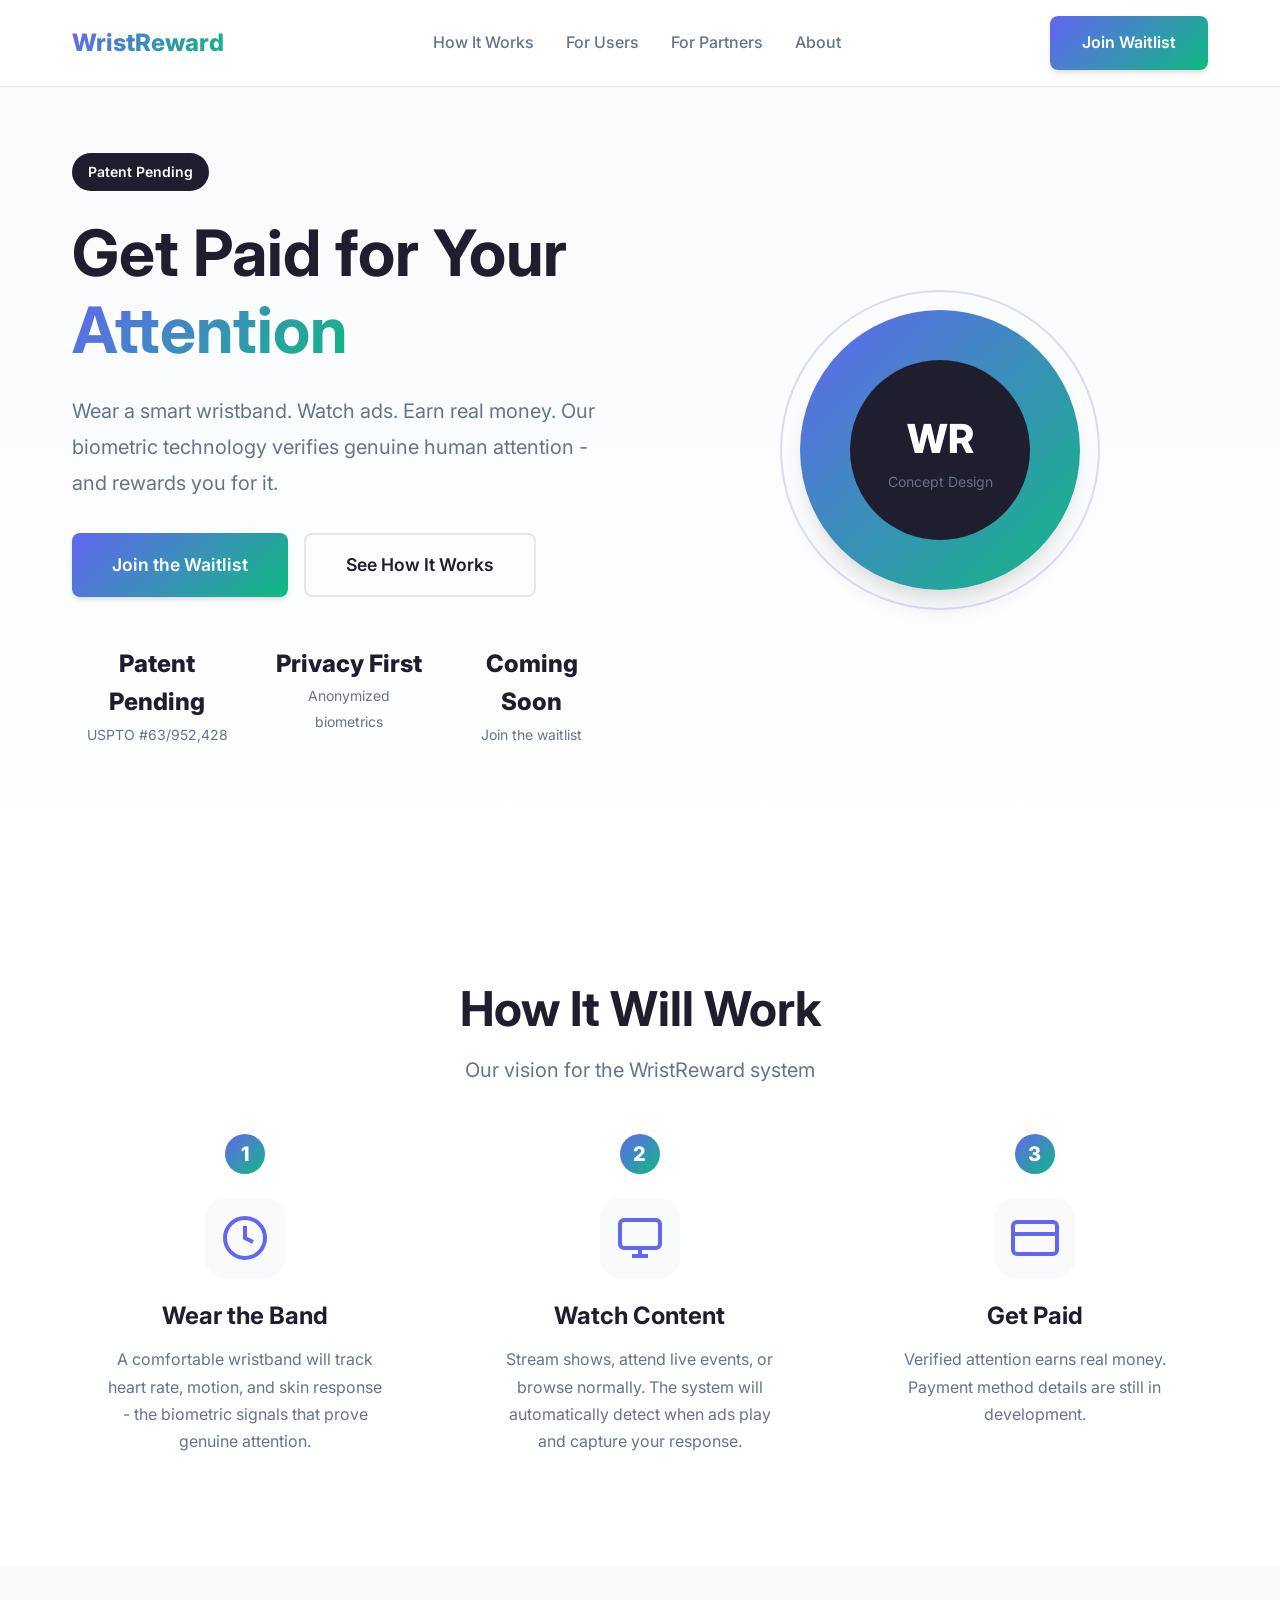
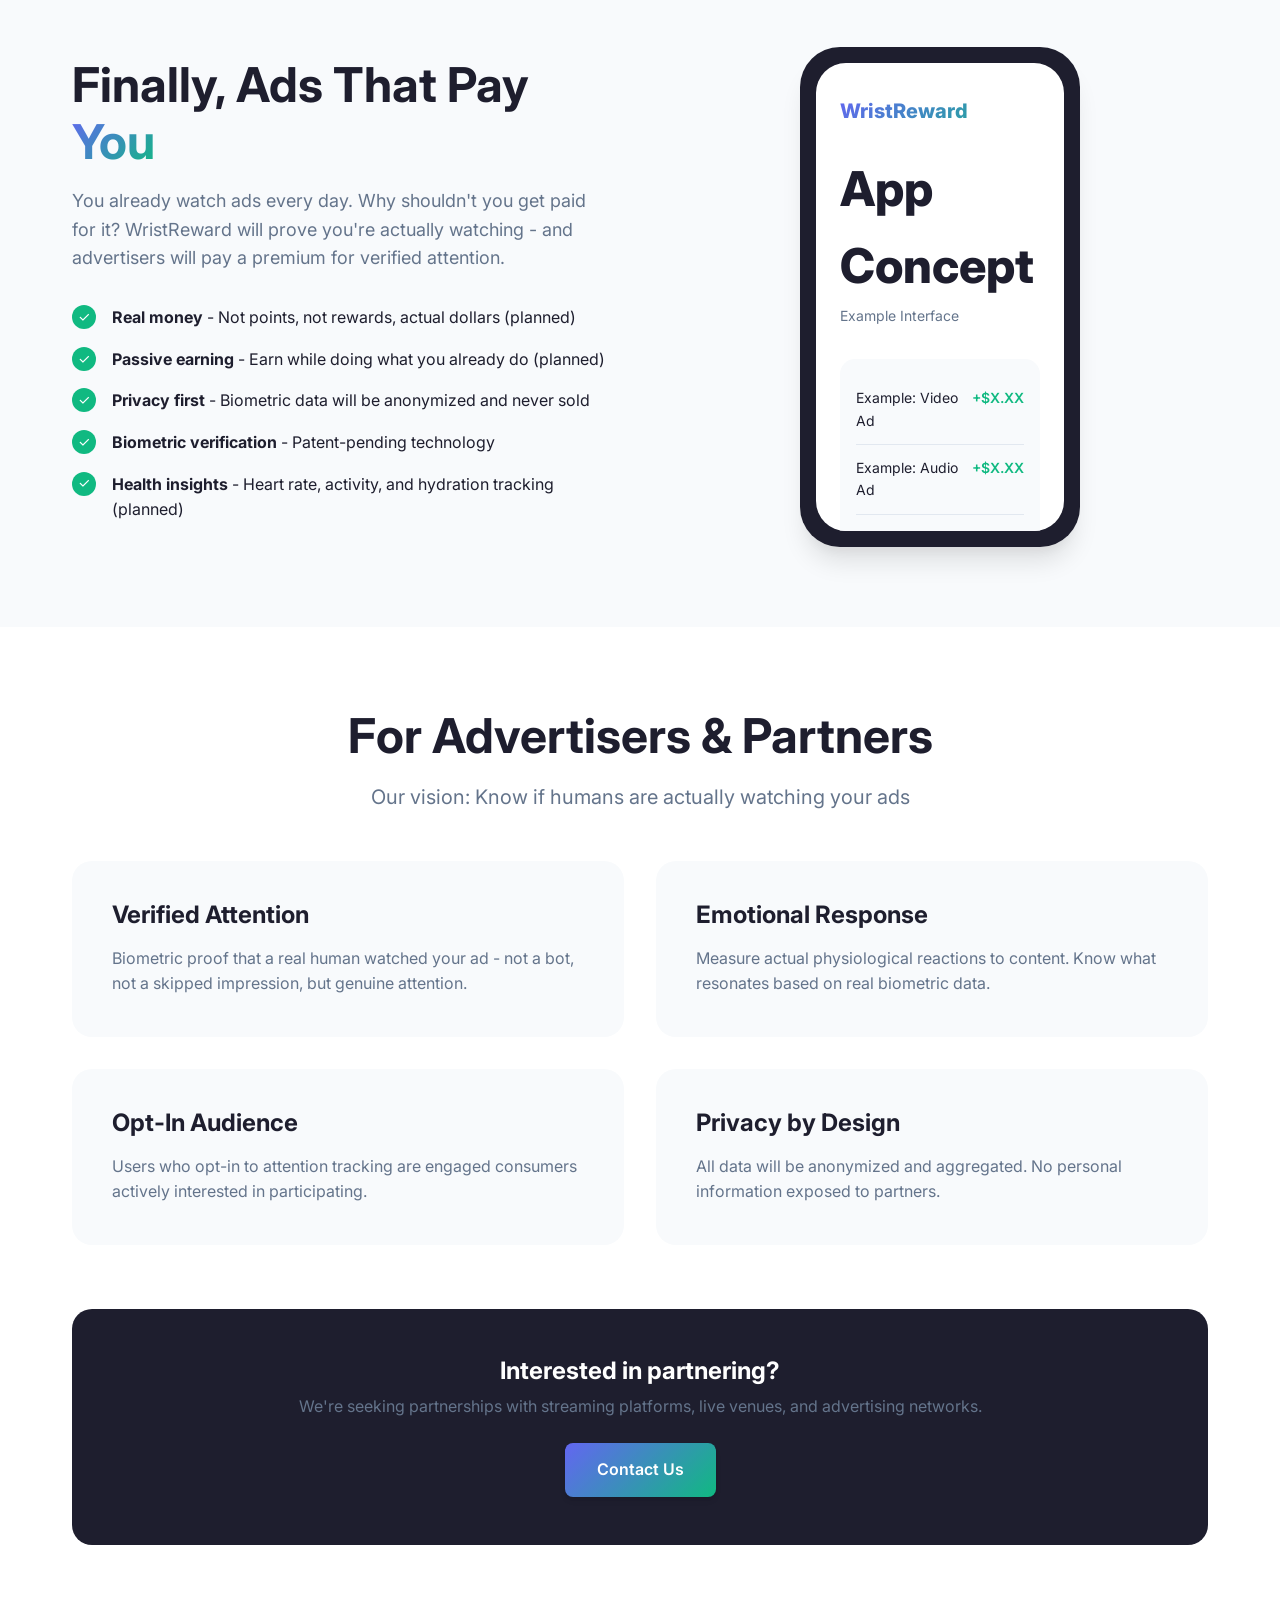
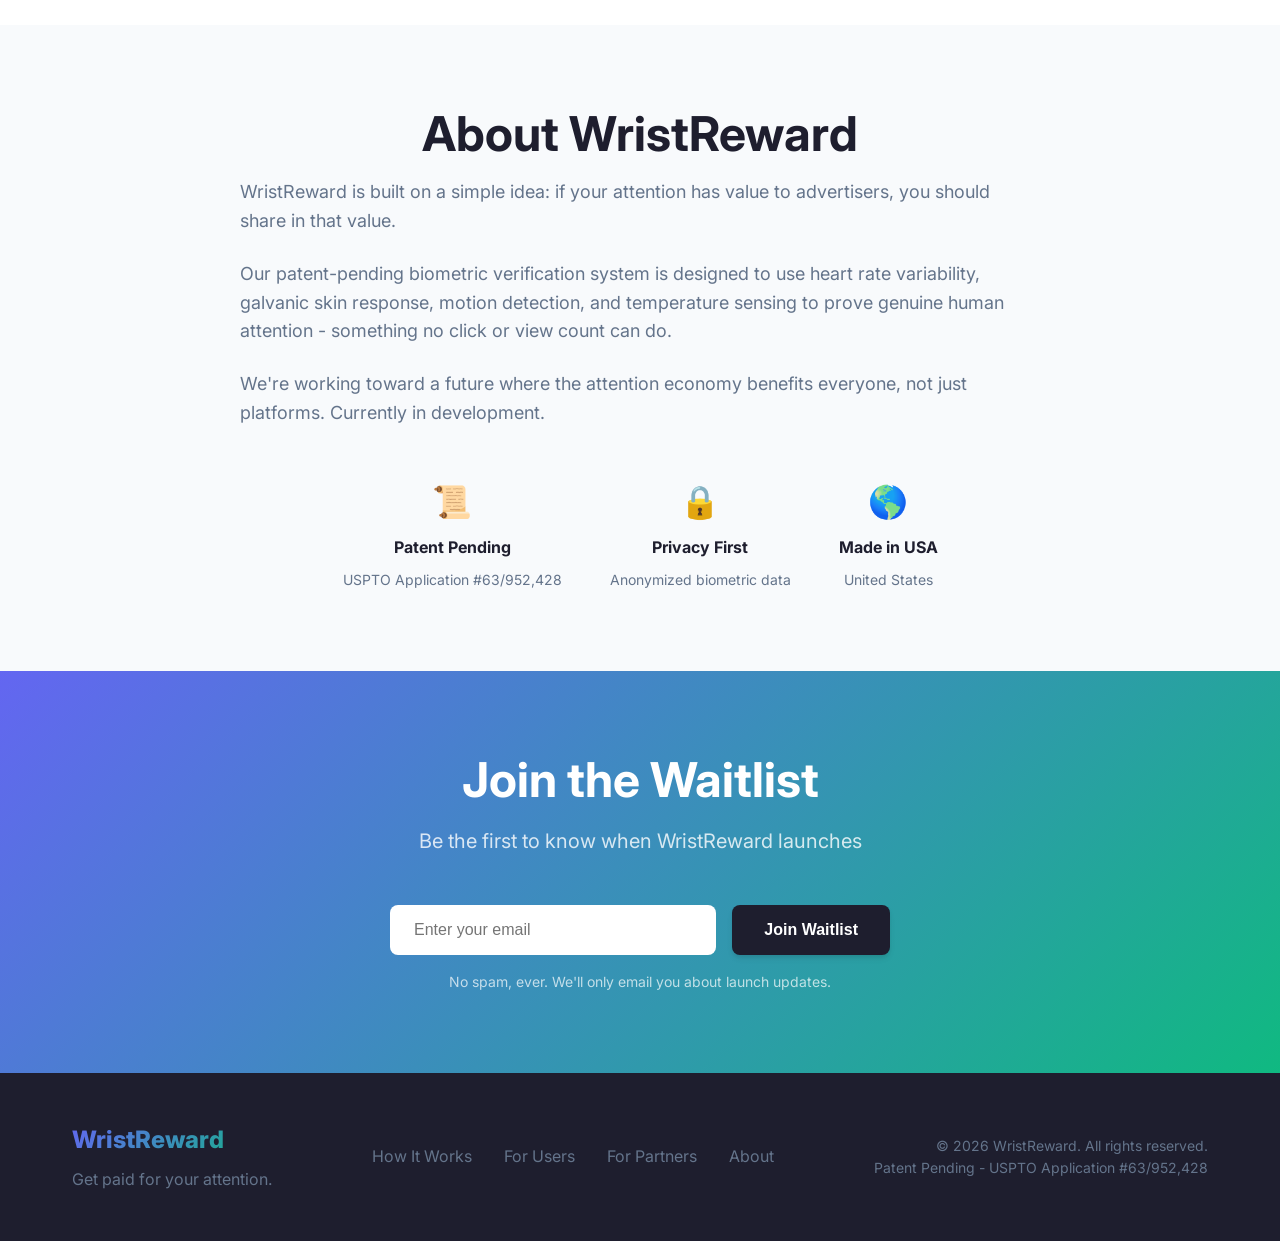
==== index.html @ 5deb6563 "Initial WristReward website - Landing page with patent info - Waitlist form via Formsubmit - Respons" ====
<!DOCTYPE html>
<html lang="en">
<head>
    <meta charset="UTF-8">
    <meta name="viewport" content="width=device-width, initial-scale=1.0">
    <title>WristReward - Get Paid for Your Attention</title>
    <meta name="description" content="Earn real money by wearing a smart wristband that verifies your attention to ads. Patent pending biometric technology.">
    <link rel="stylesheet" href="css/style.css">
    <link rel="preconnect" href="https://fonts.googleapis.com">
    <link rel="preconnect" href="https://fonts.gstatic.com" crossorigin>
    <link href="https://fonts.googleapis.com/css2?family=Inter:wght@400;500;600;700;800&display=swap" rel="stylesheet">
</head>
<body>
    <!-- Navigation -->
    <nav class="navbar">
        <div class="container">
            <a href="#" class="logo">WristReward</a>
            <ul class="nav-links">
                <li><a href="#how-it-works">How It Works</a></li>
                <li><a href="#for-users">For Users</a></li>
                <li><a href="#for-partners">For Partners</a></li>
                <li><a href="#about">About</a></li>
            </ul>
            <a href="#waitlist" class="btn btn-primary">Join Waitlist</a>
        </div>
    </nav>

    <!-- Hero Section -->
    <section class="hero">
        <div class="container">
            <div class="hero-content">
                <div class="patent-badge">Patent Pending</div>
                <h1>Get Paid for Your <span class="highlight">Attention</span></h1>
                <p class="hero-subtitle">Wear a smart wristband. Watch ads. Earn real money. Our biometric technology verifies genuine human attention - and rewards you for it.</p>
                <div class="hero-cta">
                    <a href="#waitlist" class="btn btn-primary btn-large">Join the Waitlist</a>
                    <a href="#how-it-works" class="btn btn-secondary btn-large">See How It Works</a>
                </div>
                <div class="hero-stats">
                    <div class="stat">
                        <span class="stat-number">Patent Pending</span>
                        <span class="stat-label">USPTO #63/952,428</span>
                    </div>
                    <div class="stat">
                        <span class="stat-number">Privacy First</span>
                        <span class="stat-label">Anonymized biometrics</span>
                    </div>
                    <div class="stat">
                        <span class="stat-number">Coming Soon</span>
                        <span class="stat-label">Join the waitlist</span>
                    </div>
                </div>
            </div>
            <div class="hero-image">
                <div class="wristband-mockup">
                    <div class="wristband-screen">
                        <span class="earnings">WR</span>
                        <span class="earnings-label">Concept Design</span>
                    </div>
                </div>
            </div>
        </div>
    </section>

    <!-- How It Works Section -->
    <section id="how-it-works" class="how-it-works">
        <div class="container">
            <h2>How It Will Work</h2>
            <p class="section-subtitle">Our vision for the WristReward system</p>

            <div class="steps">
                <div class="step">
                    <div class="step-number">1</div>
                    <div class="step-icon">
                        <svg width="48" height="48" viewBox="0 0 24 24" fill="none" stroke="currentColor" stroke-width="2">
                            <circle cx="12" cy="12" r="10"></circle>
                            <path d="M12 6v6l4 2"></path>
                        </svg>
                    </div>
                    <h3>Wear the Band</h3>
                    <p>A comfortable wristband will track heart rate, motion, and skin response - the biometric signals that prove genuine attention.</p>
                </div>

                <div class="step">
                    <div class="step-number">2</div>
                    <div class="step-icon">
                        <svg width="48" height="48" viewBox="0 0 24 24" fill="none" stroke="currentColor" stroke-width="2">
                            <rect x="2" y="3" width="20" height="14" rx="2" ry="2"></rect>
                            <line x1="8" y1="21" x2="16" y2="21"></line>
                            <line x1="12" y1="17" x2="12" y2="21"></line>
                        </svg>
                    </div>
                    <h3>Watch Content</h3>
                    <p>Stream shows, attend live events, or browse normally. The system will automatically detect when ads play and capture your response.</p>
                </div>

                <div class="step">
                    <div class="step-number">3</div>
                    <div class="step-icon">
                        <svg width="48" height="48" viewBox="0 0 24 24" fill="none" stroke="currentColor" stroke-width="2">
                            <rect x="1" y="4" width="22" height="16" rx="2" ry="2"></rect>
                            <line x1="1" y1="10" x2="23" y2="10"></line>
                        </svg>
                    </div>
                    <h3>Get Paid</h3>
                    <p>Verified attention earns real money. Payment method details are still in development.</p>
                </div>
            </div>
        </div>
    </section>

    <!-- For Users Section -->
    <section id="for-users" class="for-users">
        <div class="container">
            <div class="split-content">
                <div class="content-text">
                    <h2>Finally, Ads That Pay <span class="highlight">You</span></h2>
                    <p>You already watch ads every day. Why shouldn't you get paid for it? WristReward will prove you're actually watching - and advertisers will pay a premium for verified attention.</p>

                    <ul class="feature-list">
                        <li>
                            <span class="check">&#10003;</span>
                            <span><strong>Real money</strong> - Not points, not rewards, actual dollars (planned)</span>
                        </li>
                        <li>
                            <span class="check">&#10003;</span>
                            <span><strong>Passive earning</strong> - Earn while doing what you already do (planned)</span>
                        </li>
                        <li>
                            <span class="check">&#10003;</span>
                            <span><strong>Privacy first</strong> - Biometric data will be anonymized and never sold</span>
                        </li>
                        <li>
                            <span class="check">&#10003;</span>
                            <span><strong>Biometric verification</strong> - Patent-pending technology</span>
                        </li>
                        <li>
                            <span class="check">&#10003;</span>
                            <span><strong>Health insights</strong> - Heart rate, activity, and hydration tracking (planned)</span>
                        </li>
                    </ul>
                </div>
                <div class="content-visual">
                    <div class="phone-mockup">
                        <div class="phone-screen">
                            <div class="app-header">WristReward</div>
                            <div class="app-balance">App Concept</div>
                            <div class="app-label">Example Interface</div>
                            <div class="app-activity">
                                <div class="activity-item">
                                    <span>Example: Video Ad</span>
                                    <span class="amount">+$X.XX</span>
                                </div>
                                <div class="activity-item">
                                    <span>Example: Audio Ad</span>
                                    <span class="amount">+$X.XX</span>
                                </div>
                                <div class="activity-item">
                                    <span>Example: Display Ad</span>
                                    <span class="amount">+$X.XX</span>
                                </div>
                            </div>
                        </div>
                    </div>
                </div>
            </div>
        </div>
    </section>

    <!-- For Partners Section -->
    <section id="for-partners" class="for-partners">
        <div class="container">
            <h2>For Advertisers & Partners</h2>
            <p class="section-subtitle">Our vision: Know if humans are actually watching your ads</p>

            <div class="partner-grid">
                <div class="partner-card">
                    <h3>Verified Attention</h3>
                    <p>Biometric proof that a real human watched your ad - not a bot, not a skipped impression, but genuine attention.</p>
                </div>
                <div class="partner-card">
                    <h3>Emotional Response</h3>
                    <p>Measure actual physiological reactions to content. Know what resonates based on real biometric data.</p>
                </div>
                <div class="partner-card">
                    <h3>Opt-In Audience</h3>
                    <p>Users who opt-in to attention tracking are engaged consumers actively interested in participating.</p>
                </div>
                <div class="partner-card">
                    <h3>Privacy by Design</h3>
                    <p>All data will be anonymized and aggregated. No personal information exposed to partners.</p>
                </div>
            </div>

            <div class="partner-cta">
                <h3>Interested in partnering?</h3>
                <p>We're seeking partnerships with streaming platforms, live venues, and advertising networks.</p>
                <a href="mailto:wristrewardband@gmail.com" class="btn btn-primary">Contact Us</a>
            </div>
        </div>
    </section>

    <!-- About Section -->
    <section id="about" class="about">
        <div class="container">
            <h2>About WristReward</h2>
            <div class="about-content">
                <p>WristReward is built on a simple idea: if your attention has value to advertisers, you should share in that value.</p>
                <p>Our patent-pending biometric verification system is designed to use heart rate variability, galvanic skin response, motion detection, and temperature sensing to prove genuine human attention - something no click or view count can do.</p>
                <p>We're working toward a future where the attention economy benefits everyone, not just platforms. Currently in development.</p>

                <div class="about-badges">
                    <div class="badge">
                        <span class="badge-icon">&#128220;</span>
                        <span>Patent Pending</span>
                        <span class="badge-detail">USPTO Application #63/952,428</span>
                    </div>
                    <div class="badge">
                        <span class="badge-icon">&#128274;</span>
                        <span>Privacy First</span>
                        <span class="badge-detail">Anonymized biometric data</span>
                    </div>
                    <div class="badge">
                        <span class="badge-icon">&#127758;</span>
                        <span>Made in USA</span>
                        <span class="badge-detail">United States</span>
                    </div>
                </div>
            </div>
        </div>
    </section>

    <!-- Waitlist Section -->
    <section id="waitlist" class="waitlist">
        <div class="container">
            <h2>Join the Waitlist</h2>
            <p class="section-subtitle">Be the first to know when WristReward launches</p>

            <form class="waitlist-form" action="https://formsubmit.co/wristrewardband@gmail.com" method="POST">
                <input type="hidden" name="_subject" value="New WristReward Waitlist Signup!">
                <input type="hidden" name="_captcha" value="false">
                <input type="hidden" name="_next" value="https://wristreward.com/#waitlist">
                <input type="email" name="email" placeholder="Enter your email" required>
                <button type="submit" class="btn btn-primary">Join Waitlist</button>
            </form>
            <p class="form-note">No spam, ever. We'll only email you about launch updates.</p>
        </div>
    </section>

    <!-- Footer -->
    <footer class="footer">
        <div class="container">
            <div class="footer-content">
                <div class="footer-brand">
                    <span class="logo">WristReward</span>
                    <p>Get paid for your attention.</p>
                </div>
                <div class="footer-links">
                    <a href="#how-it-works">How It Works</a>
                    <a href="#for-users">For Users</a>
                    <a href="#for-partners">For Partners</a>
                    <a href="#about">About</a>
                </div>
                <div class="footer-legal">
                    <p>&copy; 2026 WristReward. All rights reserved.</p>
                    <p>Patent Pending - USPTO Application #63/952,428</p>
                </div>
            </div>
        </div>
    </footer>

    <script src="js/main.js"></script>
</body>
</html>
---- css/style.css ----
/* WristReward - Modern CSS Stylesheet */

/* CSS Variables */
:root {
    --primary: #6366f1;
    --primary-dark: #4f46e5;
    --primary-light: #818cf8;
    --secondary: #10b981;
    --accent: #f59e0b;
    --dark: #1e1e2e;
    --dark-lighter: #2a2a3e;
    --light: #f8fafc;
    --gray: #64748b;
    --gray-light: #e2e8f0;
    --white: #ffffff;
    --gradient: linear-gradient(135deg, var(--primary) 0%, var(--secondary) 100%);
    --shadow: 0 4px 6px -1px rgba(0, 0, 0, 0.1), 0 2px 4px -1px rgba(0, 0, 0, 0.06);
    --shadow-lg: 0 10px 15px -3px rgba(0, 0, 0, 0.1), 0 4px 6px -2px rgba(0, 0, 0, 0.05);
    --shadow-xl: 0 20px 25px -5px rgba(0, 0, 0, 0.1), 0 10px 10px -5px rgba(0, 0, 0, 0.04);
}

/* Reset & Base */
*, *::before, *::after {
    box-sizing: border-box;
    margin: 0;
    padding: 0;
}

html {
    scroll-behavior: smooth;
}

body {
    font-family: 'Inter', -apple-system, BlinkMacSystemFont, 'Segoe UI', Roboto, sans-serif;
    line-height: 1.6;
    color: var(--dark);
    background: var(--white);
}

/* Typography */
h1, h2, h3, h4 {
    font-weight: 700;
    line-height: 1.2;
}

h1 { font-size: clamp(2.5rem, 5vw, 4rem); }
h2 { font-size: clamp(2rem, 4vw, 3rem); margin-bottom: 1rem; }
h3 { font-size: 1.5rem; }

p { color: var(--gray); }

.highlight {
    background: var(--gradient);
    -webkit-background-clip: text;
    -webkit-text-fill-color: transparent;
    background-clip: text;
}

/* Layout */
.container {
    max-width: 1200px;
    margin: 0 auto;
    padding: 0 2rem;
}

section {
    padding: 5rem 0;
}

.section-subtitle {
    font-size: 1.25rem;
    color: var(--gray);
    max-width: 600px;
    margin: 0 auto 3rem;
    text-align: center;
}

/* Buttons */
.btn {
    display: inline-flex;
    align-items: center;
    justify-content: center;
    padding: 0.875rem 2rem;
    border-radius: 8px;
    font-weight: 600;
    font-size: 1rem;
    text-decoration: none;
    transition: all 0.3s ease;
    cursor: pointer;
    border: none;
}

.btn-primary {
    background: var(--gradient);
    color: var(--white);
    box-shadow: var(--shadow);
}

.btn-primary:hover {
    transform: translateY(-2px);
    box-shadow: var(--shadow-lg);
}

.btn-secondary {
    background: transparent;
    color: var(--dark);
    border: 2px solid var(--gray-light);
}

.btn-secondary:hover {
    border-color: var(--primary);
    color: var(--primary);
}

.btn-large {
    padding: 1rem 2.5rem;
    font-size: 1.1rem;
}

/* Navigation */
.navbar {
    position: fixed;
    top: 0;
    left: 0;
    right: 0;
    z-index: 1000;
    background: rgba(255, 255, 255, 0.95);
    backdrop-filter: blur(10px);
    border-bottom: 1px solid var(--gray-light);
    padding: 1rem 0;
}

.navbar .container {
    display: flex;
    align-items: center;
    justify-content: space-between;
}

.logo {
    font-size: 1.5rem;
    font-weight: 800;
    text-decoration: none;
    background: var(--gradient);
    -webkit-background-clip: text;
    -webkit-text-fill-color: transparent;
    background-clip: text;
}

.nav-links {
    display: flex;
    list-style: none;
    gap: 2rem;
}

.nav-links a {
    text-decoration: none;
    color: var(--gray);
    font-weight: 500;
    transition: color 0.3s ease;
}

.nav-links a:hover {
    color: var(--primary);
}

/* Hero Section */
.hero {
    min-height: 100vh;
    display: flex;
    align-items: center;
    padding-top: 5rem;
    background: linear-gradient(180deg, var(--light) 0%, var(--white) 100%);
}

.hero .container {
    display: grid;
    grid-template-columns: 1fr 1fr;
    gap: 4rem;
    align-items: center;
}

.hero-content {
    max-width: 600px;
}

.patent-badge {
    display: inline-block;
    background: var(--dark);
    color: var(--white);
    padding: 0.5rem 1rem;
    border-radius: 50px;
    font-size: 0.875rem;
    font-weight: 600;
    margin-bottom: 1.5rem;
}

.hero h1 {
    margin-bottom: 1.5rem;
}

.hero-subtitle {
    font-size: 1.25rem;
    color: var(--gray);
    margin-bottom: 2rem;
    line-height: 1.8;
}

.hero-cta {
    display: flex;
    gap: 1rem;
    margin-bottom: 3rem;
}

.hero-stats {
    display: flex;
    gap: 2rem;
}

.stat {
    text-align: center;
}

.stat-number {
    display: block;
    font-size: 1.5rem;
    font-weight: 800;
    color: var(--dark);
}

.stat-label {
    font-size: 0.875rem;
    color: var(--gray);
}

/* Wristband Mockup */
.hero-image {
    display: flex;
    justify-content: center;
    align-items: center;
}

.wristband-mockup {
    width: 280px;
    height: 280px;
    background: var(--gradient);
    border-radius: 50%;
    display: flex;
    align-items: center;
    justify-content: center;
    box-shadow: var(--shadow-xl);
    position: relative;
    animation: pulse 2s ease-in-out infinite;
}

.wristband-mockup::before {
    content: '';
    position: absolute;
    inset: -20px;
    border-radius: 50%;
    border: 2px solid var(--primary-light);
    opacity: 0.3;
}

.wristband-screen {
    width: 180px;
    height: 180px;
    background: var(--dark);
    border-radius: 50%;
    display: flex;
    flex-direction: column;
    align-items: center;
    justify-content: center;
    color: var(--white);
}

.earnings {
    font-size: 2.5rem;
    font-weight: 800;
}

.earnings-label {
    font-size: 0.875rem;
    color: var(--gray);
}

@keyframes pulse {
    0%, 100% { transform: scale(1); }
    50% { transform: scale(1.02); }
}

/* How It Works */
.how-it-works {
    background: var(--white);
    text-align: center;
}

.steps {
    display: grid;
    grid-template-columns: repeat(3, 1fr);
    gap: 3rem;
    margin-top: 3rem;
}

.step {
    padding: 2rem;
    position: relative;
}

.step-number {
    position: absolute;
    top: 0;
    left: 50%;
    transform: translateX(-50%);
    width: 40px;
    height: 40px;
    background: var(--gradient);
    color: var(--white);
    border-radius: 50%;
    display: flex;
    align-items: center;
    justify-content: center;
    font-weight: 800;
    font-size: 1.25rem;
}

.step-icon {
    width: 80px;
    height: 80px;
    background: var(--light);
    border-radius: 20px;
    display: flex;
    align-items: center;
    justify-content: center;
    margin: 2rem auto 1.5rem;
    color: var(--primary);
}

.step h3 {
    margin-bottom: 1rem;
    color: var(--dark);
}

.step p {
    font-size: 1rem;
    line-height: 1.7;
}

/* For Users Section */
.for-users {
    background: var(--light);
}

.split-content {
    display: grid;
    grid-template-columns: 1fr 1fr;
    gap: 4rem;
    align-items: center;
}

.content-text h2 {
    text-align: left;
}

.content-text > p {
    font-size: 1.125rem;
    margin-bottom: 2rem;
}

.feature-list {
    list-style: none;
}

.feature-list li {
    display: flex;
    align-items: flex-start;
    gap: 1rem;
    margin-bottom: 1rem;
    color: var(--dark);
}

.check {
    display: inline-flex;
    align-items: center;
    justify-content: center;
    width: 24px;
    height: 24px;
    background: var(--secondary);
    color: var(--white);
    border-radius: 50%;
    font-size: 0.875rem;
    flex-shrink: 0;
}

/* Phone Mockup */
.phone-mockup {
    width: 280px;
    height: 500px;
    background: var(--dark);
    border-radius: 40px;
    padding: 1rem;
    box-shadow: var(--shadow-xl);
    margin: 0 auto;
}

.phone-screen {
    width: 100%;
    height: 100%;
    background: var(--white);
    border-radius: 30px;
    padding: 2rem 1.5rem;
    overflow: hidden;
}

.app-header {
    font-weight: 800;
    font-size: 1.25rem;
    background: var(--gradient);
    -webkit-background-clip: text;
    -webkit-text-fill-color: transparent;
    background-clip: text;
    margin-bottom: 1.5rem;
}

.app-balance {
    font-size: 3rem;
    font-weight: 800;
    color: var(--dark);
}

.app-label {
    color: var(--gray);
    font-size: 0.875rem;
    margin-bottom: 2rem;
}

.app-activity {
    background: var(--light);
    border-radius: 15px;
    padding: 1rem;
}

.activity-item {
    display: flex;
    justify-content: space-between;
    padding: 0.75rem 0;
    border-bottom: 1px solid var(--gray-light);
    font-size: 0.875rem;
}

.activity-item:last-child {
    border-bottom: none;
}

.amount {
    color: var(--secondary);
    font-weight: 600;
}

/* For Partners */
.for-partners {
    background: var(--white);
    text-align: center;
}

.partner-grid {
    display: grid;
    grid-template-columns: repeat(2, 1fr);
    gap: 2rem;
    margin-top: 3rem;
}

.partner-card {
    background: var(--light);
    padding: 2.5rem;
    border-radius: 20px;
    text-align: left;
    transition: transform 0.3s ease, box-shadow 0.3s ease;
}

.partner-card:hover {
    transform: translateY(-5px);
    box-shadow: var(--shadow-lg);
}

.partner-card h3 {
    margin-bottom: 1rem;
    color: var(--dark);
}

.partner-cta {
    margin-top: 4rem;
    padding: 3rem;
    background: var(--dark);
    border-radius: 20px;
    color: var(--white);
}

.partner-cta h3 {
    color: var(--white);
    margin-bottom: 0.5rem;
}

.partner-cta p {
    color: var(--gray);
    margin-bottom: 1.5rem;
}

/* About Section */
.about {
    background: var(--light);
    text-align: center;
}

.about-content {
    max-width: 800px;
    margin: 0 auto;
}

.about-content p {
    font-size: 1.125rem;
    margin-bottom: 1.5rem;
    text-align: left;
}

.about-badges {
    display: flex;
    justify-content: center;
    gap: 3rem;
    margin-top: 3rem;
    flex-wrap: wrap;
}

.badge {
    display: flex;
    flex-direction: column;
    align-items: center;
    gap: 0.5rem;
}

.badge-icon {
    font-size: 2rem;
}

.badge span:nth-child(2) {
    font-weight: 700;
    color: var(--dark);
}

.badge-detail {
    font-size: 0.875rem;
    color: var(--gray);
}

/* Waitlist Section */
.waitlist {
    background: var(--gradient);
    text-align: center;
    color: var(--white);
}

.waitlist h2 {
    color: var(--white);
}

.waitlist .section-subtitle {
    color: rgba(255, 255, 255, 0.8);
}

.waitlist-form {
    display: flex;
    max-width: 500px;
    margin: 0 auto;
    gap: 1rem;
}

.waitlist-form input {
    flex: 1;
    padding: 1rem 1.5rem;
    border: none;
    border-radius: 8px;
    font-size: 1rem;
    outline: none;
}

.waitlist-form .btn-primary {
    background: var(--dark);
}

.waitlist-form .btn-primary:hover {
    background: var(--dark-lighter);
}

.form-note {
    margin-top: 1rem;
    font-size: 0.875rem;
    color: rgba(255, 255, 255, 0.7);
}

/* Footer */
.footer {
    background: var(--dark);
    color: var(--white);
    padding: 3rem 0;
}

.footer-content {
    display: flex;
    justify-content: space-between;
    align-items: center;
    flex-wrap: wrap;
    gap: 2rem;
}

.footer-brand .logo {
    display: block;
    margin-bottom: 0.5rem;
}

.footer-brand p {
    color: var(--gray);
}

.footer-links {
    display: flex;
    gap: 2rem;
}

.footer-links a {
    color: var(--gray);
    text-decoration: none;
    transition: color 0.3s ease;
}

.footer-links a:hover {
    color: var(--white);
}

.footer-legal {
    text-align: right;
}

.footer-legal p {
    font-size: 0.875rem;
    color: var(--gray);
}

/* Responsive Design */
@media (max-width: 968px) {
    .hero .container {
        grid-template-columns: 1fr;
        text-align: center;
    }

    .hero-content {
        max-width: 100%;
    }

    .hero-cta {
        justify-content: center;
    }

    .hero-stats {
        justify-content: center;
    }

    .hero-image {
        order: -1;
    }

    .wristband-mockup {
        width: 220px;
        height: 220px;
    }

    .wristband-screen {
        width: 140px;
        height: 140px;
    }

    .earnings {
        font-size: 2rem;
    }

    .steps {
        grid-template-columns: 1fr;
        max-width: 400px;
        margin: 3rem auto 0;
    }

    .split-content {
        grid-template-columns: 1fr;
    }

    .content-text h2 {
        text-align: center;
    }

    .partner-grid {
        grid-template-columns: 1fr;
    }

    .nav-links {
        display: none;
    }

    .footer-content {
        flex-direction: column;
        text-align: center;
    }

    .footer-legal {
        text-align: center;
    }
}

@media (max-width: 600px) {
    .hero-cta {
        flex-direction: column;
    }

    .waitlist-form {
        flex-direction: column;
    }

    .about-badges {
        gap: 2rem;
    }
}
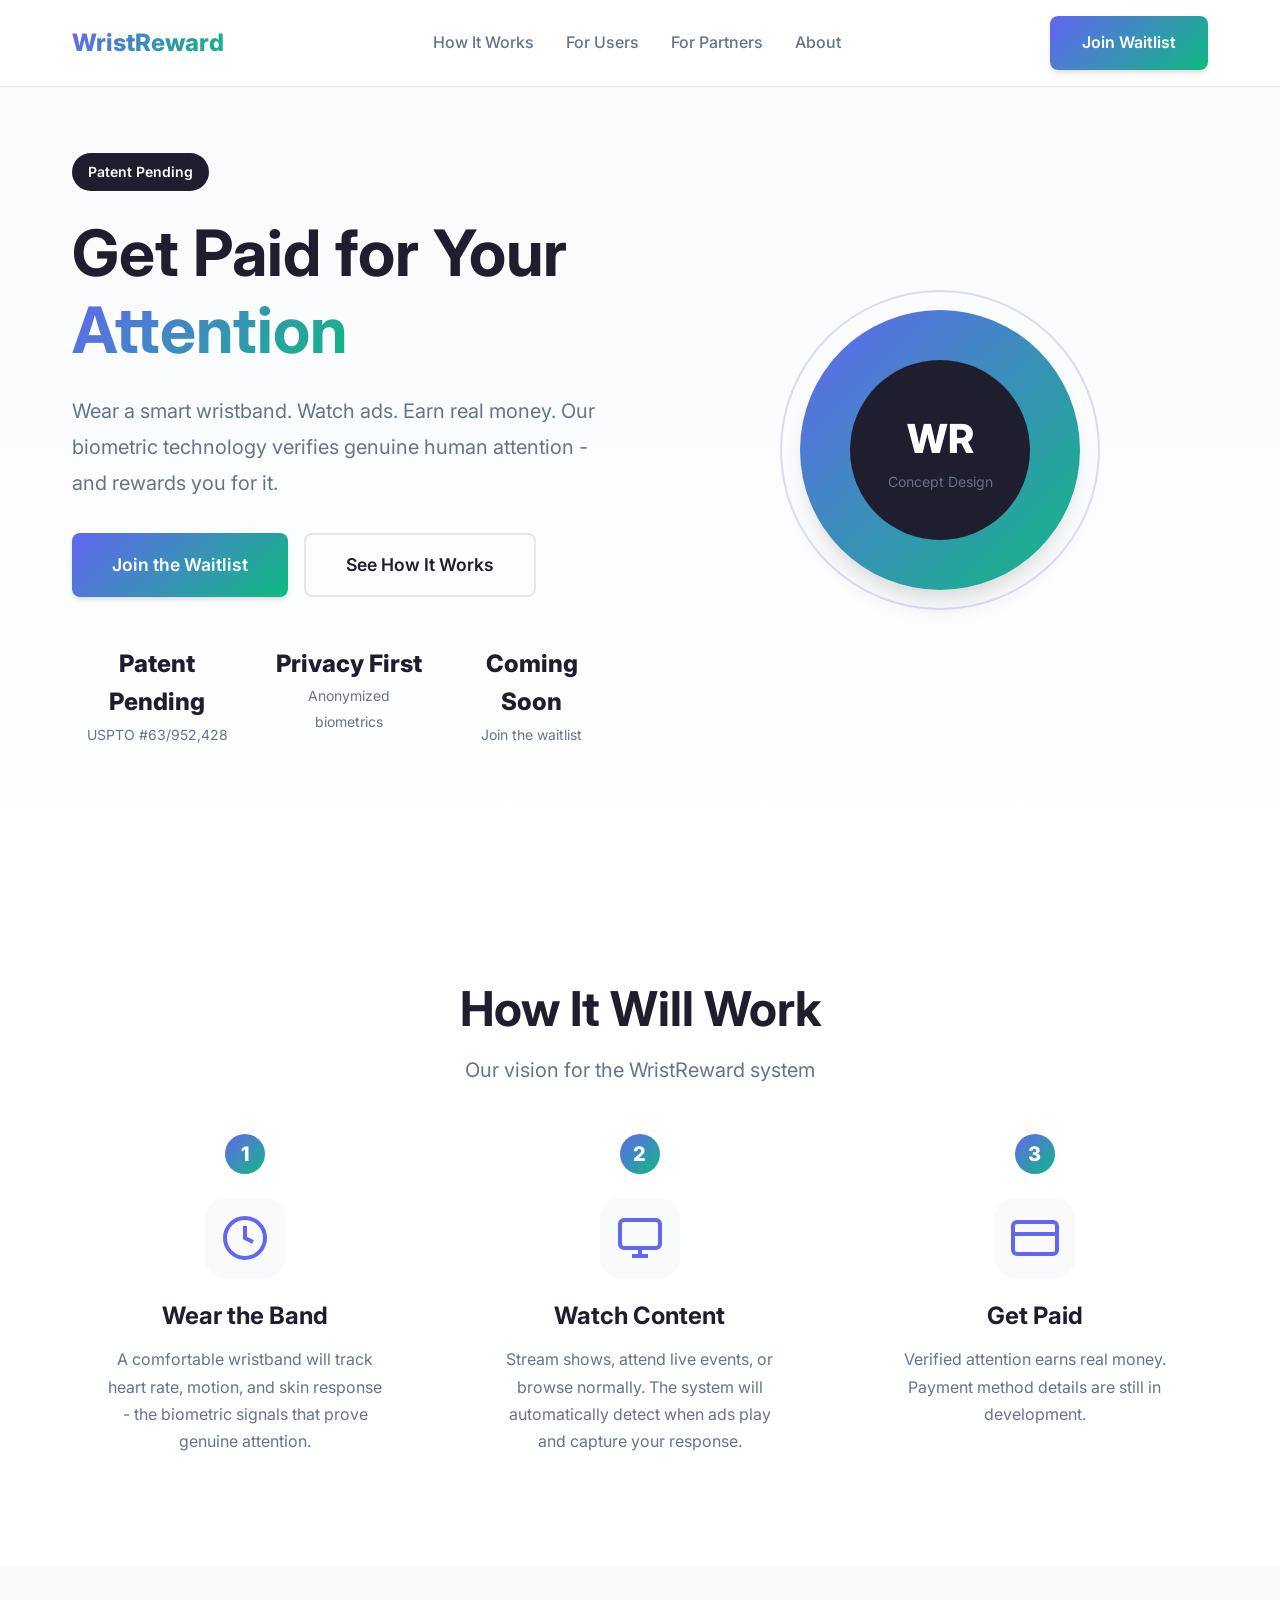
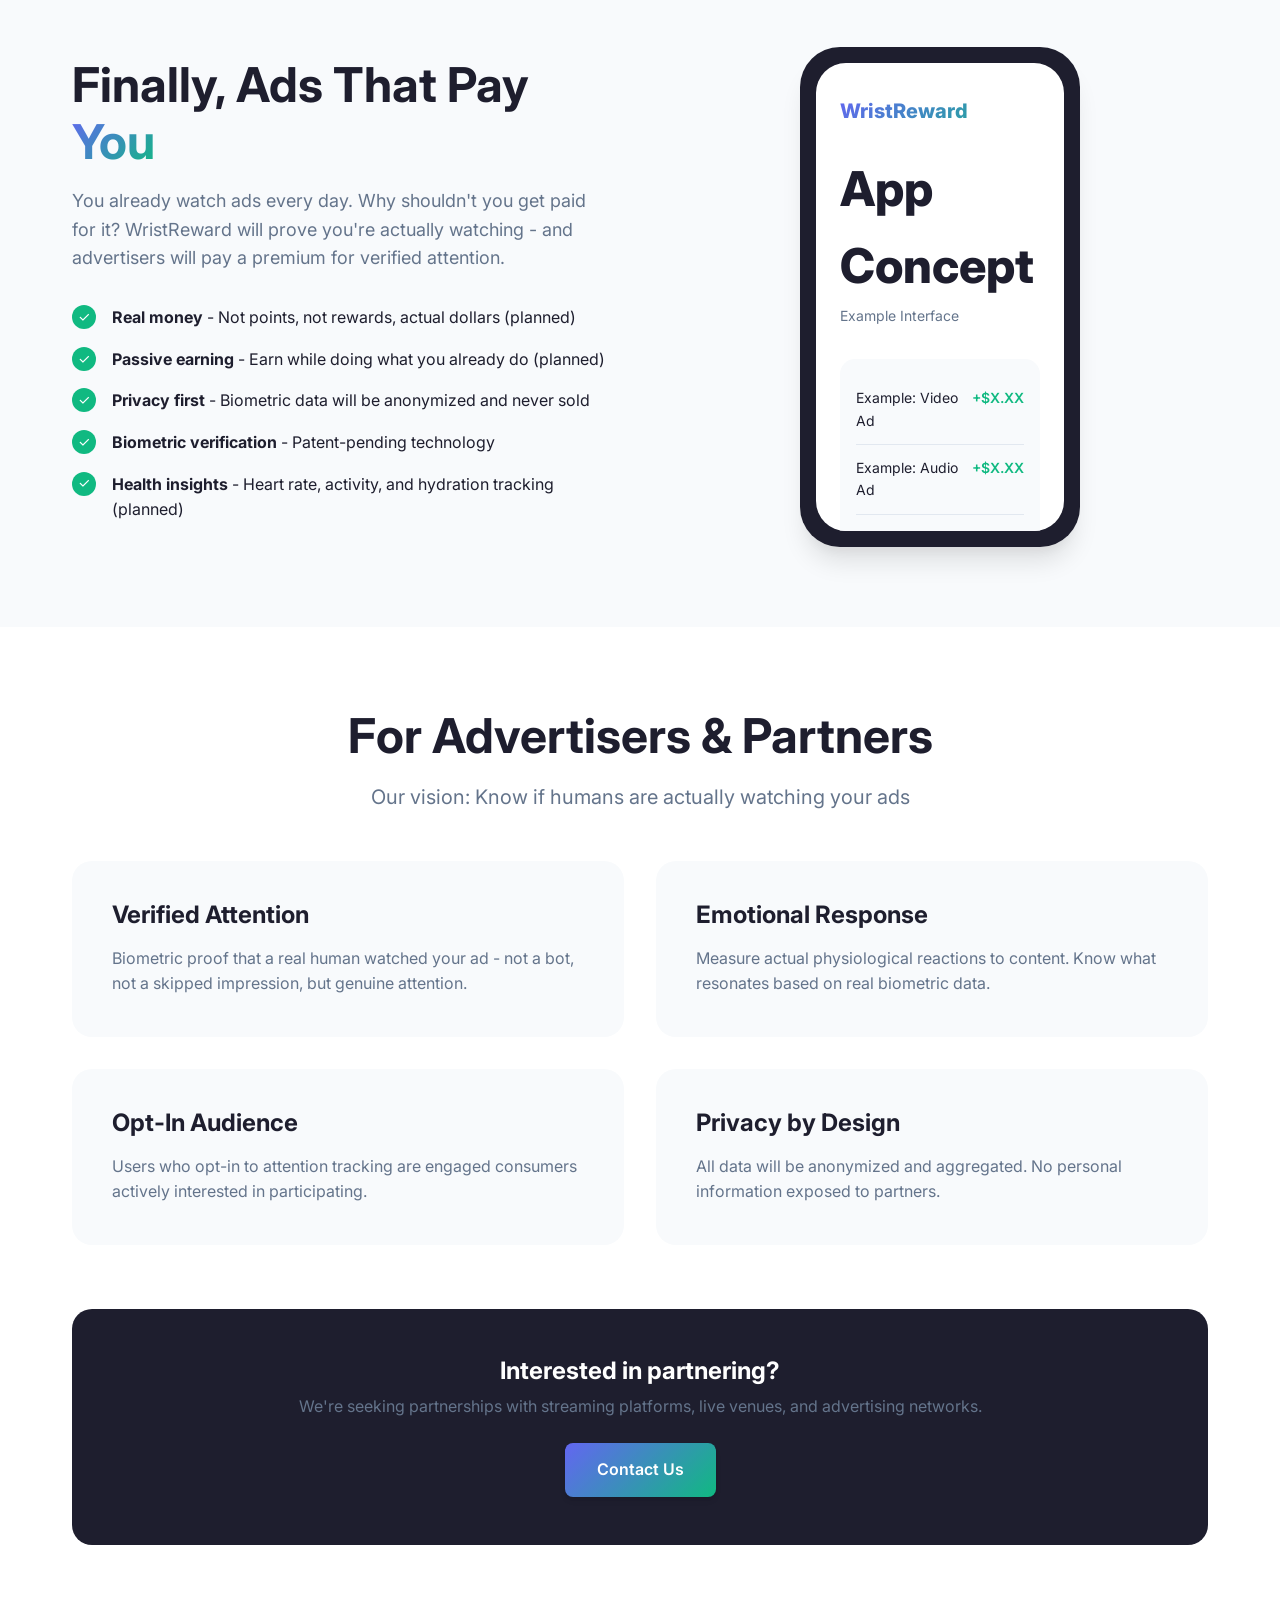
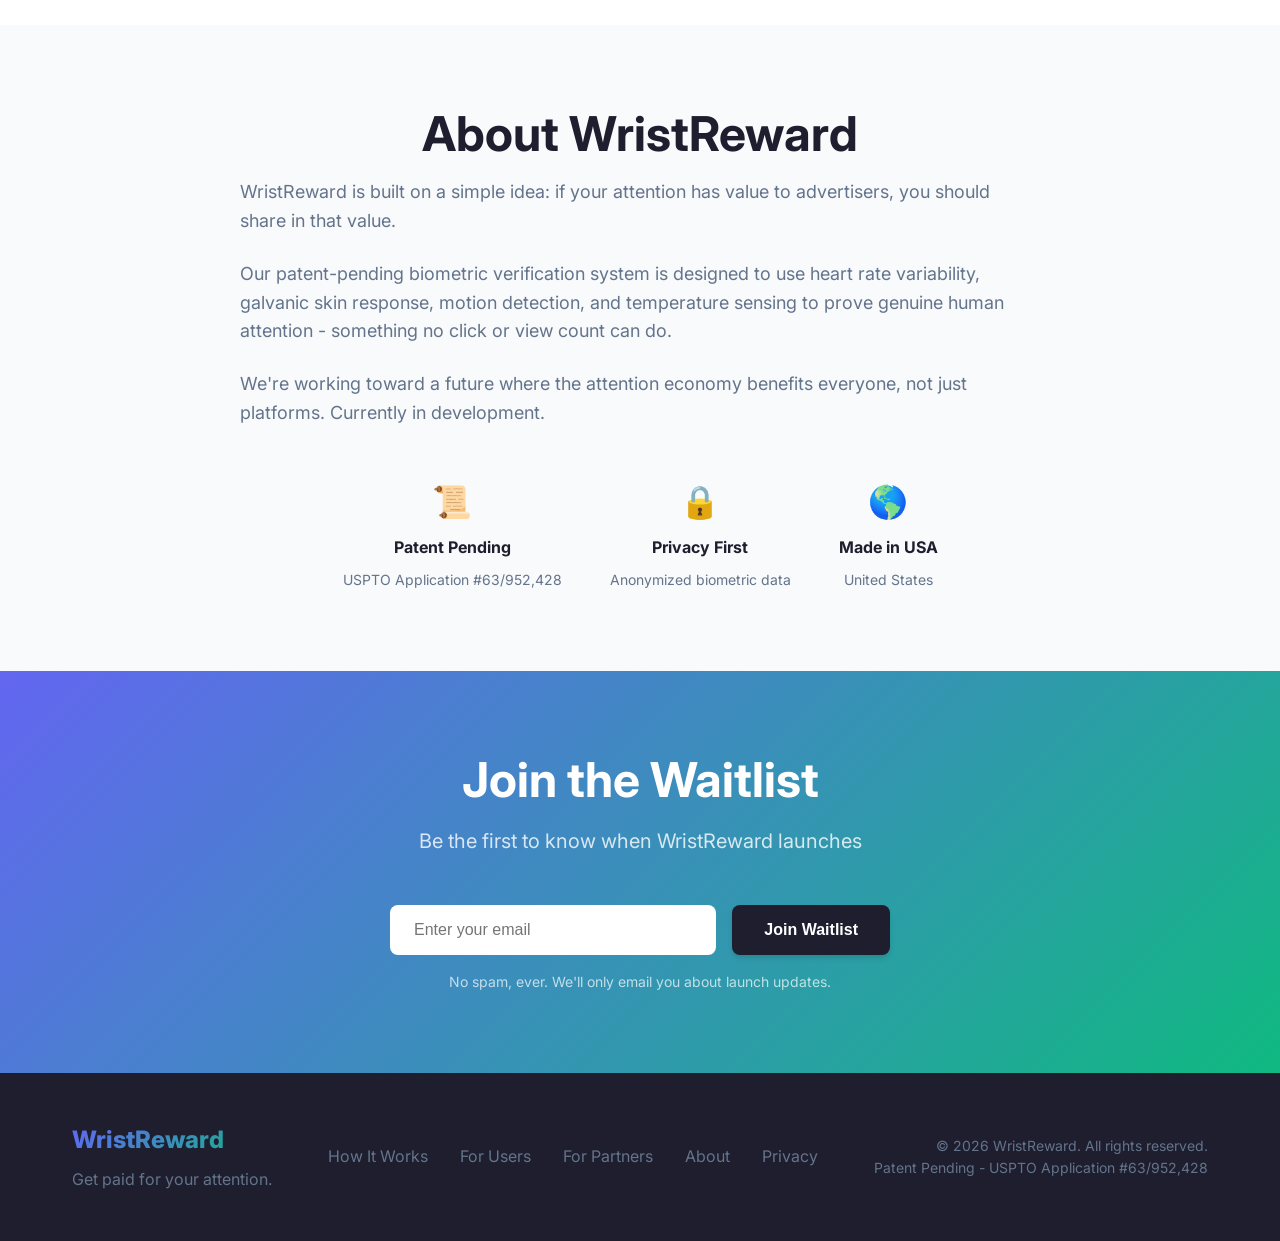
==== commit f29d1857: "Add WristReward waitlist privacy page" ====
--- a/index.html
+++ b/index.html
@@ -195,7 +195,7 @@
             <div class="partner-cta">
                 <h3>Interested in partnering?</h3>
                 <p>We're seeking partnerships with streaming platforms, live venues, and advertising networks.</p>
-                <a href="mailto:wristrewardband@gmail.com" class="btn btn-primary">Contact Us</a>
+                <a href="mailto:info@wristreward.com" class="btn btn-primary">Contact Us</a>
             </div>
         </div>
     </section>
@@ -260,6 +260,7 @@
                     <a href="#for-users">For Users</a>
                     <a href="#for-partners">For Partners</a>
                     <a href="#about">About</a>
+                    <a href="/privacy">Privacy</a>
                 </div>
                 <div class="footer-legal">
                     <p>&copy; 2026 WristReward. All rights reserved.</p>
--- a/css/style.css
+++ b/css/style.css
@@ -117,6 +117,10 @@
     font-size: 1.1rem;
 }
 
+.privacy-home-link {
+    padding: 0.75rem 1rem;
+}
+
 /* Navigation */
 .navbar {
     position: fixed;
